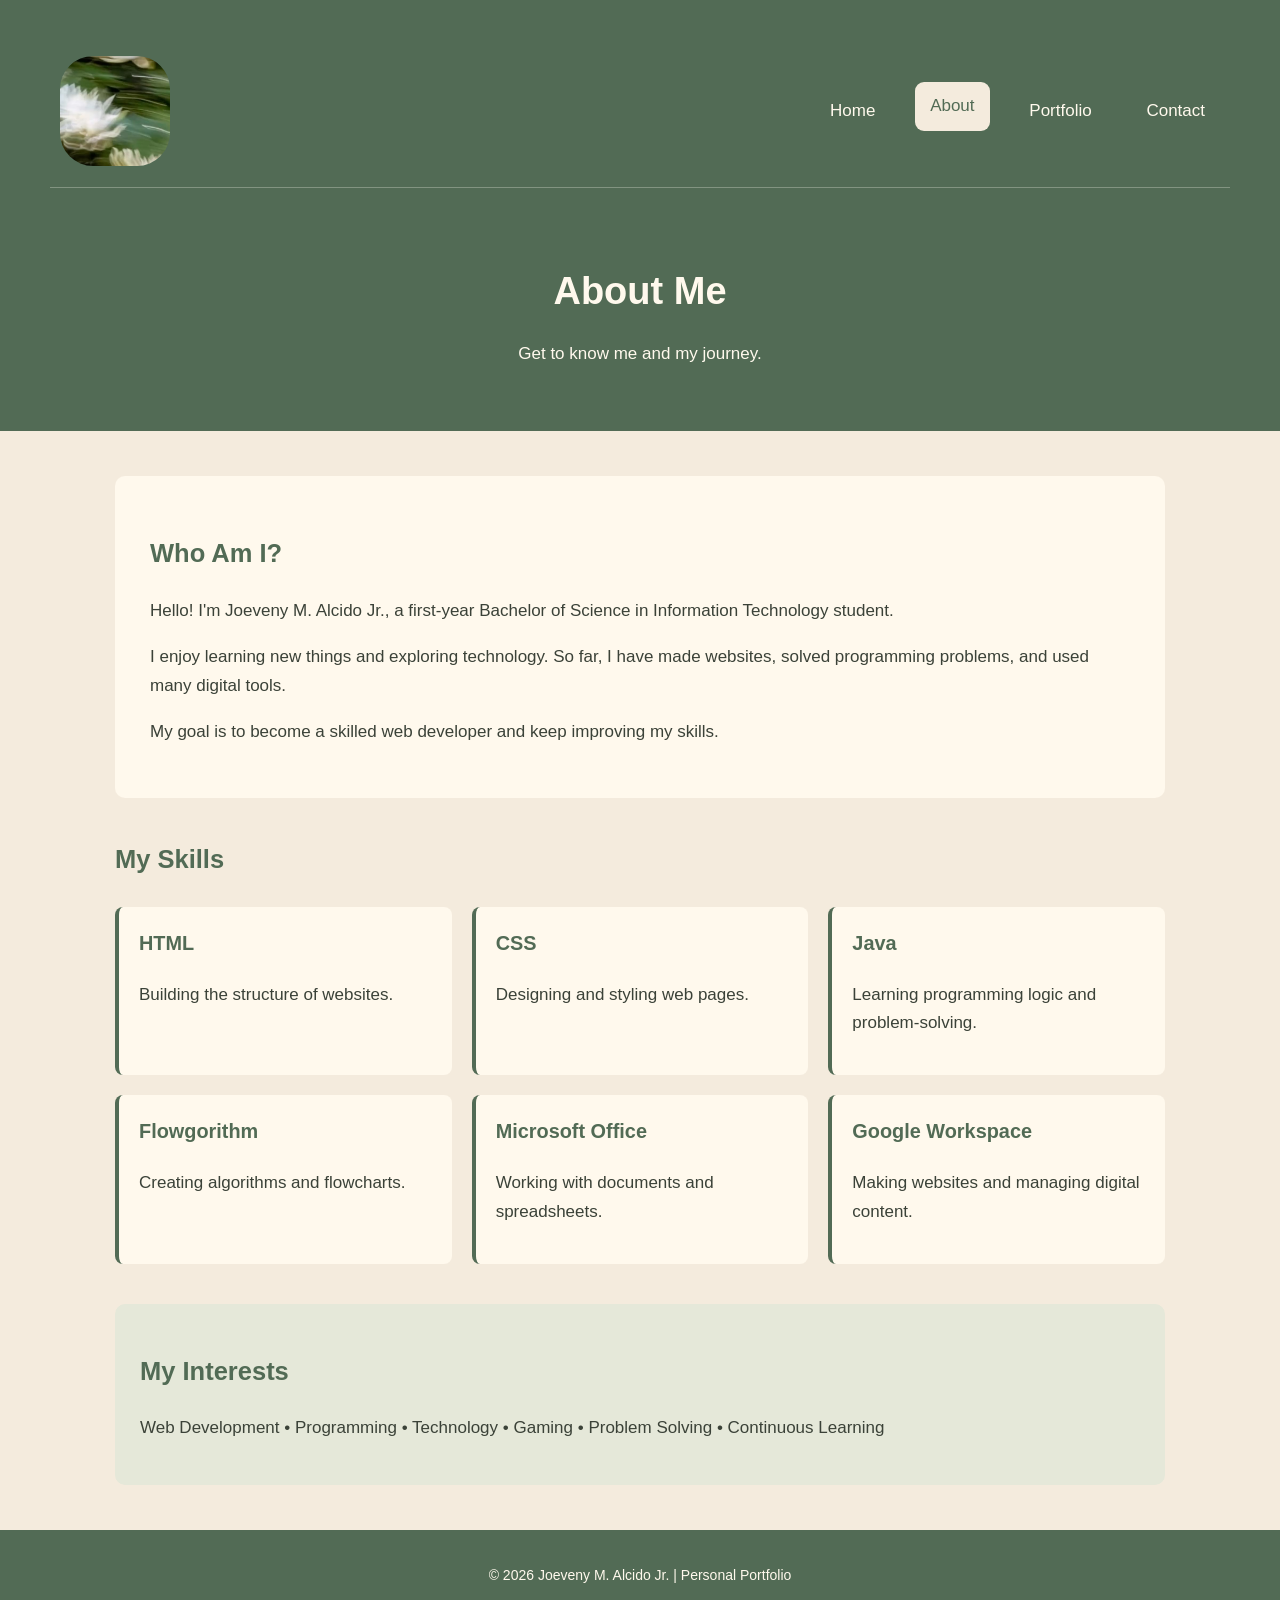
==== about.html @ 63902918 "Add files via upload" ====
<!DOCTYPE html>
<html lang="en">
<head>
    <meta charset="UTF-8">
    <meta name="viewport" content="width=device-width, initial-scale=1.0">
    <title>About | Joeveny</title>
    <link rel="stylesheet" href="style.css">
</head>

<body>

    <header>
        <div class="navbar">
            <h2 class="logo">
                <img src="images/logo.png">
            </h2>

            <nav>
                <a href="index.html">Home</a>
                <a href="about.html" class="active">About</a>
                <a href="gallery.html">Portfolio</a>
                <a href="contact.html">Contact</a>
            </nav>
        </div>

        <div class="page-title">
            <h1>About Me</h1>
            <p>Get to know me and my journey.</p>
        </div>
    </header>

    <main class="container">

        <section class="about-section">
            <h2>Who Am I?</h2>

            <p>
                Hello! I'm Joeveny M. Alcido Jr., a first-year Bachelor of
                Science in Information Technology student.
            </p>

            <p>
                I enjoy learning new things and exploring technology.
                So far, I have made websites, solved programming problems,
                and used many digital tools.
            </p>

            <p>
                My goal is to become a skilled web developer and keep
                improving my skills.
            </p>
        </section>

        <h2>My Skills</h2>

        <div class="skill-grid">

            <div class="skill-card">
                <h3>HTML</h3>
                <p>Building the structure of websites.</p>
            </div>

            <div class="skill-card">
                <h3>CSS</h3>
                <p>Designing and styling web pages.</p>
            </div>

            <div class="skill-card">
                <h3>Java</h3>
                <p>Learning programming logic and problem-solving.</p>
            </div>

            <div class="skill-card">
                <h3>Flowgorithm</h3>
                <p>Creating algorithms and flowcharts.</p>
            </div>

            <div class="skill-card">
                <h3>Microsoft Office</h3>
                <p>Working with documents and spreadsheets.</p>
            </div>

            <div class="skill-card">
                <h3>Google Workspace</h3>
                <p>Making websites and managing digital content.</p>
            </div>

        </div>

        <section class="interests">
            <h2>My Interests</h2>
            <p>
                Web Development • Programming • Technology • Gaming •
                Problem Solving • Continuous Learning
            </p>
        </section>

    </main>

    <footer>
        <p>&copy; 2026 Joeveny M. Alcido Jr. | Personal Portfolio</p>
    </footer>

</body>
</html>
---- style.css ----
/* GENERAL */

* {
    box-sizing: border-box;
}

body {
    font-family: Arial, sans-serif;
    font-size: 17px;
    line-height: 1.7;
    margin: 0;
    background-color: #F4EBDD;
    color: #3B4238;
}

/* HEADER */

header {
    background-color: #526B55;
    padding: 25px 50px;
    color: #FFF9ED;
}

/* NAVIGATION BAR */

.navbar {
    display: flex;
    justify-content: space-between;
    align-items: center;
    border-bottom: 1px solid #829481;
    margin-top: 10px;
}

.logo img {
    width: 110px;
    height: 110px;
    border-radius: 30%;
    object-fit: cover;
    display: block;
    margin-left: 10px;
}


nav a {
    display: inline-block;
    color: #FFF9ED;
    text-decoration: none;
    padding: 10px 15px;
    margin: 10px;
    border-radius: 9px;
}

nav a:hover,
nav a.active {
    background-color: #F4EBDD;
    color: #526B55;
}

/* HOME PAGE */

.hero {
    padding: 70px 0;
    max-width: 700px;
}

.hero h1 {
    font-size: 46px;
    margin: 10px 0;
}

.hero h2 {
    font-size: 21px;
    color: #E5E8D9;
}

.welcome {
    text-align: center;
    padding: 55px 20px;
    max-width: 800px;
    margin: auto;
}

/* BUTTONS */

.button {
    display: inline-block;
    background-color: #F4EBDD;
    color: #526B55;
    text-decoration: none;
    padding: 12px 22px;
    border-radius: 5px;
    margin: 5px 5px 5px 0;
    font-weight: bold;
}

.button:hover {
    background-color: #E5E8D9;
}

.button.secondary {
    background-color: transparent;
    color: #FFF9ED;
    border: 1px solid #FFF9ED;
}

/* PAGE TITLE (About, Portfolio, Contact) */

.page-title {
    text-align: center;
    padding: 45px 20px 20px;
}

.page-title h1 {
    font-size: 38px;
    margin-bottom: 10px;
}

/* MAIN CONTENT */

.container {
    max-width: 1100px;
    margin: auto;
    padding: 45px 25px;
}

.container h2 {
    color: #526B55;
}

/* BOXES */

.about-section,
.contact-section {
    background-color: #FFF9ED;
    padding: 35px;
    border-radius: 10px;
    margin-bottom: 40px;
}

.contact-section {
    text-align: center;
}

.interests,
.achievements {
    background-color: #E5E8D9;
    padding: 25px;
    border-radius: 10px;
}

/* CARDS (skills, projects, contact) */

.skill-grid,
.project-grid,
.contact-grid {
    display: grid;
    grid-template-columns: repeat(3, 1fr);
    gap: 20px;
    margin: 25px 0 40px;
}

.skill-card {
    background-color: #FFF9ED;
    padding: 20px;
    border-radius: 8px;
    border-left: 4px solid #526B55;
}

.project-card {
    background-color: #FFF9ED;
    border-radius: 10px;
    overflow: hidden;
}

.project-card img {
    width: 100%;
    height: 190px;
    object-fit: cover;
    display: block;
}

.project-info {
    padding: 20px;
}

.contact-card {
    background-color: #E5E8D9;
    padding: 20px;
    border-radius: 8px;
}

.skill-card h3,
.project-info h3,
.contact-card h3 {
    color: #526B55;
    margin-top: 0;
}

/* FOOTER */

footer {
    background-color: #526B55;
    color: #FFF9ED;
    text-align: center;
    padding: 20px;
    font-size: 14px;
}

/* MOBILE (screens 768px wide or smaller) */

@media screen and (max-width: 768px) {

    header {
        padding: 20px;
    }

    .navbar {
        flex-direction: column;
        gap: 10px;
       
    }

    .hero h1 {
        font-size: 32px;
    }

    .skill-grid,
    .project-grid,
    .contact-grid {
        grid-template-columns: 1fr;
    }

    .container {
        padding: 30px 18px;
    }  
}


.skill-card,
.project-card,
.button,
nav a {
    transition: 0.3s ease;
}



.skill-card:hover,
.project-card:hover,
.button:hover,
nav a:hover,
nav a.active {
    transform: translateY(-5px);
}

/* Add this to the bottom of style.css */
.project-link {
    display: block;
    text-decoration: none;
    color: inherit;
}

/* Optional: lift the card slightly on hover so it feels clickable */
.project-link .project-card {
    height: 100%;
    transition: transform 0.2s ease;
}

.project-link:hover .project-card {
    transform: translateY(-5px);
}
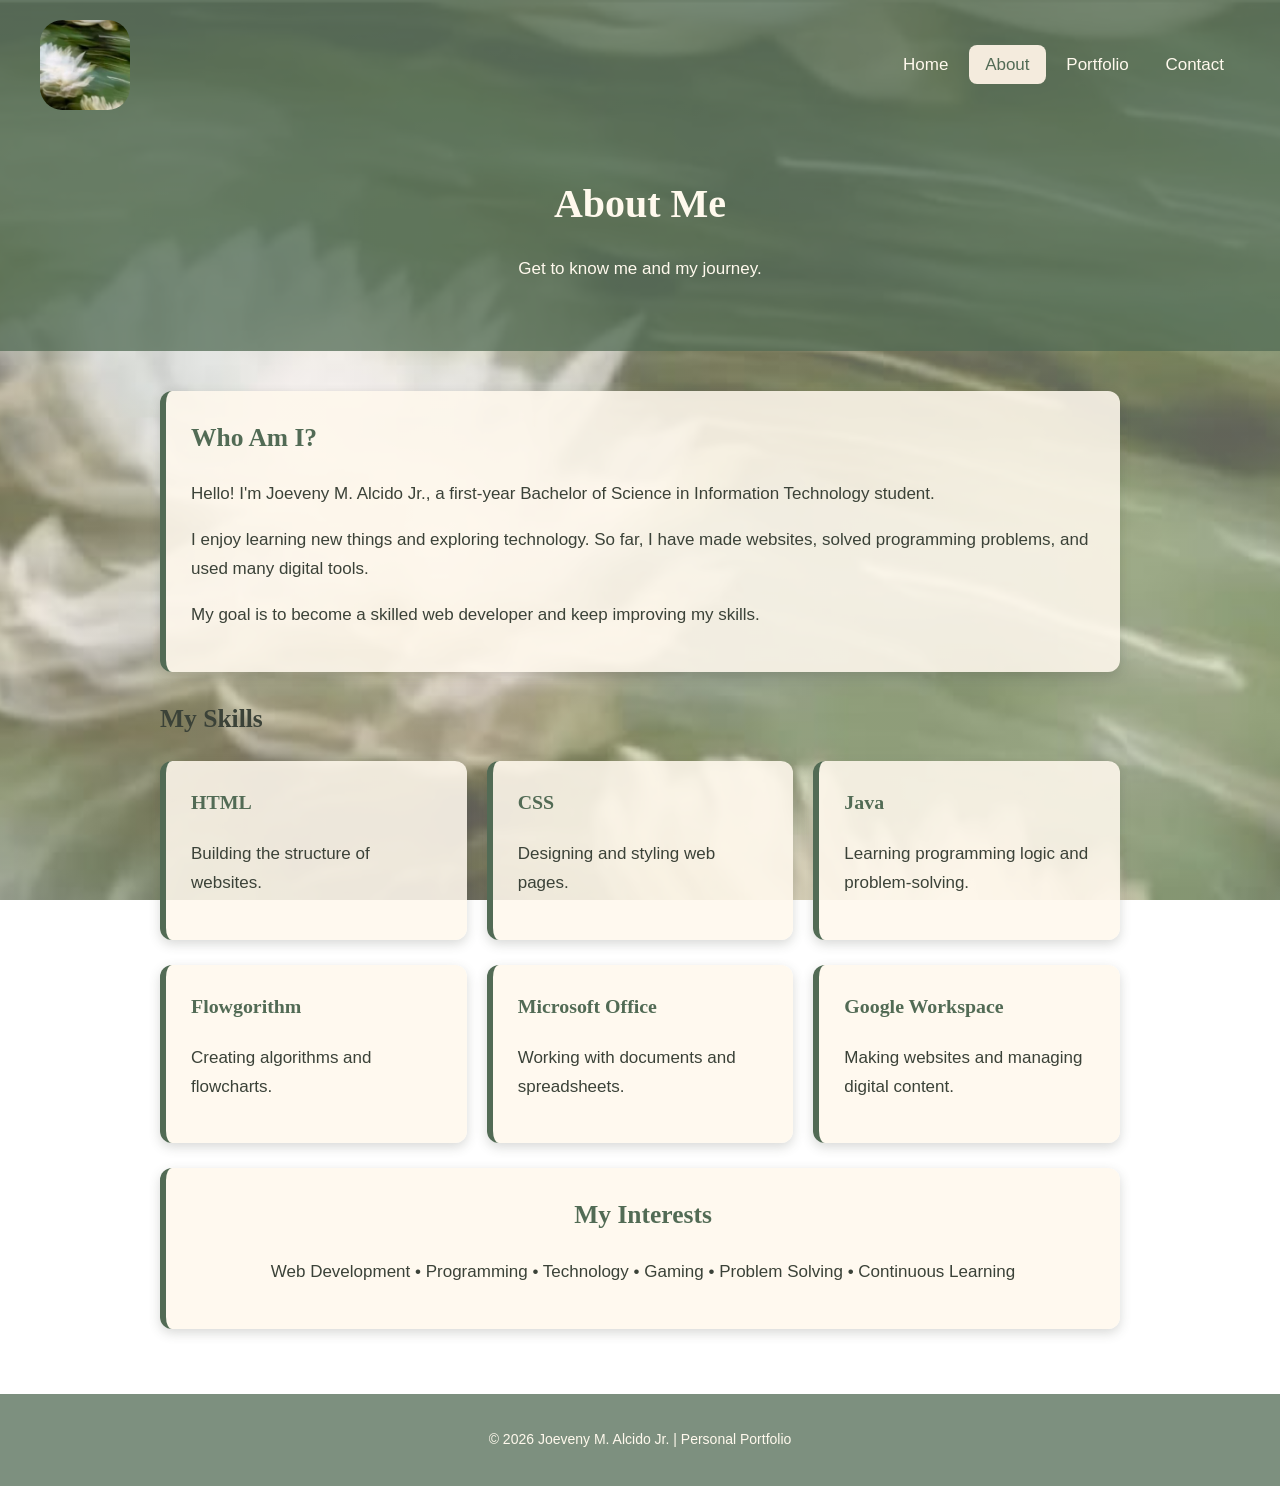
==== commit 6e9da61a: "Add files via upload" ====
--- a/about.html
+++ b/about.html
@@ -11,9 +11,9 @@
 
     <header>
         <div class="navbar">
-            <h2 class="logo">
-                <img src="images/logo.png">
-            </h2>
+            <a href="index.html" class="logo">
+                <img src="images/logo.png" alt="Joeveny logo">
+            </a>
 
             <nav>
                 <a href="index.html">Home</a>
@@ -23,7 +23,7 @@
             </nav>
         </div>
 
-        <div class="page-title">
+        <div class="hero">
             <h1>About Me</h1>
             <p>Get to know me and my journey.</p>
         </div>
@@ -31,7 +31,7 @@
 
     <main class="container">
 
-        <section class="about-section">
+        <div class="card">
             <h2>Who Am I?</h2>
 
             <p>
@@ -49,51 +49,51 @@
                 My goal is to become a skilled web developer and keep
                 improving my skills.
             </p>
-        </section>
+        </div>
 
         <h2>My Skills</h2>
 
-        <div class="skill-grid">
-
-            <div class="skill-card">
+        <div class="cards">
+            <div class="card">
                 <h3>HTML</h3>
                 <p>Building the structure of websites.</p>
             </div>
 
-            <div class="skill-card">
+            <div class="card">
                 <h3>CSS</h3>
                 <p>Designing and styling web pages.</p>
             </div>
 
-            <div class="skill-card">
+            <div class="card">
                 <h3>Java</h3>
                 <p>Learning programming logic and problem-solving.</p>
             </div>
+        </div>
 
-            <div class="skill-card">
+        <div class="cards">
+            <div class="card">
                 <h3>Flowgorithm</h3>
                 <p>Creating algorithms and flowcharts.</p>
             </div>
 
-            <div class="skill-card">
+            <div class="card">
                 <h3>Microsoft Office</h3>
                 <p>Working with documents and spreadsheets.</p>
             </div>
 
-            <div class="skill-card">
+            <div class="card">
                 <h3>Google Workspace</h3>
                 <p>Making websites and managing digital content.</p>
             </div>
-
         </div>
 
-        <section class="interests">
+        <div class="card center">
             <h2>My Interests</h2>
             <p>
                 Web Development • Programming • Technology • Gaming •
                 Problem Solving • Continuous Learning
             </p>
-        </section>
+        </div>
 
     </main>
 
--- a/style.css
+++ b/style.css
@@ -1,54 +1,58 @@
-/* GENERAL */
-
 * {
     box-sizing: border-box;
 }
+
 
 body {
     font-family: Arial, sans-serif;
     font-size: 17px;
     line-height: 1.7;
     margin: 0;
-    background-color: #F4EBDD;
     color: #3B4238;
-}
-
-/* HEADER */
+
+    
+    background-image:
+        linear-gradient(rgba(244, 235, 221, 0.4), rgba(244, 235, 221, 0.4)),
+        url("images/logo.png");
+    background-size: cover;
+    background-position: center;
+    background-attachment: fixed;
+}
+
+h1, h2, h3 {
+    font-family: Georgia, serif;
+}
+
 
 header {
-    background-color: #526B55;
-    padding: 25px 50px;
-    color: #FFF9ED;
-}
-
-/* NAVIGATION BAR */
+    background-color: rgba(82, 107, 85, 0.75);  
+    color: #FFF9ED;
+    padding: 20px 40px;
+}
+
 
 .navbar {
     display: flex;
     justify-content: space-between;
     align-items: center;
-    border-bottom: 1px solid #829481;
-    margin-top: 10px;
+    flex-wrap: wrap;
 }
 
 .logo img {
-    width: 110px;
-    height: 110px;
-    border-radius: 30%;
+    width: 90px;
+    height: 90px;
+    border-radius: 25%;
     object-fit: cover;
     display: block;
-    margin-left: 10px;
-}
-
+}
 
 nav a {
-    display: inline-block;
     color: #FFF9ED;
     text-decoration: none;
-    padding: 10px 15px;
-    margin: 10px;
-    border-radius: 9px;
-}
+    padding: 10px 16px;
+    border-radius: 8px;
+}
+
 
 nav a:hover,
 nav a.active {
@@ -56,216 +60,160 @@
     color: #526B55;
 }
 
-/* HOME PAGE */
 
 .hero {
-    padding: 70px 0;
-    max-width: 700px;
+    text-align: center;
+    padding: 50px 0 30px;
 }
 
 .hero h1 {
-    font-size: 46px;
+    font-size: 40px;
     margin: 10px 0;
 }
 
-.hero h2 {
-    font-size: 21px;
-    color: #E5E8D9;
-}
-
-.welcome {
-    text-align: center;
-    padding: 55px 20px;
-    max-width: 800px;
+
+
+.container {
+    max-width: 1000px;
     margin: auto;
-}
-
-/* BUTTONS */
-
-.button {
-    display: inline-block;
-    background-color: #F4EBDD;
+    padding: 40px 20px;
+}
+
+
+.container h2 {
+    color: #3B4238;
+}
+
+
+
+
+.card {
+    background-color: rgba(255, 249, 237, 0.88); 
+    padding: 25px;
+    border-radius: 12px;
+    margin-bottom: 25px;
+
+   
+    border-left: 6px solid #526B55;
+
+    
+    box-shadow: 0 4px 12px rgba(59, 66, 56, 0.2);
+}
+
+.card h2,
+.card h3 {
     color: #526B55;
-    text-decoration: none;
-    padding: 12px 22px;
-    border-radius: 5px;
-    margin: 5px 5px 5px 0;
-    font-weight: bold;
-}
-
-.button:hover {
-    background-color: #E5E8D9;
-}
-
-.button.secondary {
-    background-color: transparent;
-    color: #FFF9ED;
-    border: 1px solid #FFF9ED;
-}
-
-/* PAGE TITLE (About, Portfolio, Contact) */
-
-.page-title {
-    text-align: center;
-    padding: 45px 20px 20px;
-}
-
-.page-title h1 {
-    font-size: 38px;
-    margin-bottom: 10px;
-}
-
-/* MAIN CONTENT */
-
-.container {
-    max-width: 1100px;
-    margin: auto;
-    padding: 45px 25px;
-}
-
-.container h2 {
-    color: #526B55;
-}
-
-/* BOXES */
-
-.about-section,
-.contact-section {
-    background-color: #FFF9ED;
-    padding: 35px;
-    border-radius: 10px;
-    margin-bottom: 40px;
-}
-
-.contact-section {
-    text-align: center;
-}
-
-.interests,
-.achievements {
-    background-color: #E5E8D9;
-    padding: 25px;
-    border-radius: 10px;
-}
-
-/* CARDS (skills, projects, contact) */
-
-.skill-grid,
-.project-grid,
-.contact-grid {
-    display: grid;
-    grid-template-columns: repeat(3, 1fr);
+    margin-top: 0;
+}
+
+
+.cards {
+    display: flex;
+    flex-wrap: wrap;
     gap: 20px;
-    margin: 25px 0 40px;
-}
-
-.skill-card {
-    background-color: #FFF9ED;
-    padding: 20px;
-    border-radius: 8px;
-    border-left: 4px solid #526B55;
-}
-
-.project-card {
-    background-color: #FFF9ED;
-    border-radius: 10px;
-    overflow: hidden;
-}
-
-.project-card img {
+    margin-bottom: 25px;
+}
+
+.cards .card {
+    flex: 1 1 280px;   
+    margin-bottom: 0;
+}
+
+
+.card img {
     width: 100%;
     height: 190px;
     object-fit: cover;
-    display: block;
-}
-
-.project-info {
-    padding: 20px;
-}
-
-.contact-card {
-    background-color: #E5E8D9;
-    padding: 20px;
     border-radius: 8px;
-}
-
-.skill-card h3,
-.project-info h3,
-.contact-card h3 {
-    color: #526B55;
-    margin-top: 0;
-}
-
-/* FOOTER */
-
-footer {
-    background-color: #526B55;
-    color: #FFF9ED;
-    text-align: center;
-    padding: 20px;
-    font-size: 14px;
-}
-
-/* MOBILE (screens 768px wide or smaller) */
-
-@media screen and (max-width: 768px) {
-
-    header {
-        padding: 20px;
-    }
-
-    .navbar {
-        flex-direction: column;
-        gap: 10px;
-       
-    }
-
-    .hero h1 {
-        font-size: 32px;
-    }
-
-    .skill-grid,
-    .project-grid,
-    .contact-grid {
-        grid-template-columns: 1fr;
-    }
-
-    .container {
-        padding: 30px 18px;
-    }  
-}
-
-
-.skill-card,
-.project-card,
+    margin-bottom: 15px;
+}
+
+
+.card,
 .button,
 nav a {
-    transition: 0.3s ease;
-}
-
-
-
-.skill-card:hover,
-.project-card:hover,
+    transition: transform 0.3s ease, background-color 0.3s ease;
+}
+
+.card:hover,
 .button:hover,
 nav a:hover,
 nav a.active {
     transform: translateY(-5px);
 }
 
-/* Add this to the bottom of style.css */
-.project-link {
+
+.card-link {
     display: block;
+    flex: 1 1 280px;
     text-decoration: none;
     color: inherit;
 }
 
-/* Optional: lift the card slightly on hover so it feels clickable */
-.project-link .project-card {
+.card-link .card {
     height: 100%;
-    transition: transform 0.2s ease;
-}
-
-.project-link:hover .project-card {
-    transform: translateY(-5px);
+    margin-bottom: 0;
+}
+
+
+.center {
+    text-align: center;
+}
+
+
+
+
+.button {
+    display: inline-block;
+    background-color: #526B55;
+    color: #FFF9ED;
+    text-decoration: none;
+    font-weight: bold;
+    padding: 12px 24px;
+    border-radius: 6px;
+    margin: 5px;
+}
+
+.button:hover {
+    background-color: #3F5442;
+}
+
+
+.button.outline {
+    background-color: transparent;
+    border: 2px solid #FFF9ED;
+}
+
+.button.outline:hover {
+    background-color: rgba(255, 249, 237, 0.25);
+}
+
+
+
+
+footer {
+    background-color: rgba(82, 107, 85, 0.75);
+    color: #FFF9ED;
+    text-align: center;
+    padding: 20px;
+    font-size: 14px;
+}
+
+
+
+
+@media screen and (max-width: 600px) {
+
+    header {
+        padding: 15px;
+    }
+
+    
+    .navbar {
+        flex-direction: column;
+    }
+
+    .hero h1 {
+        font-size: 30px;
+    }
 }
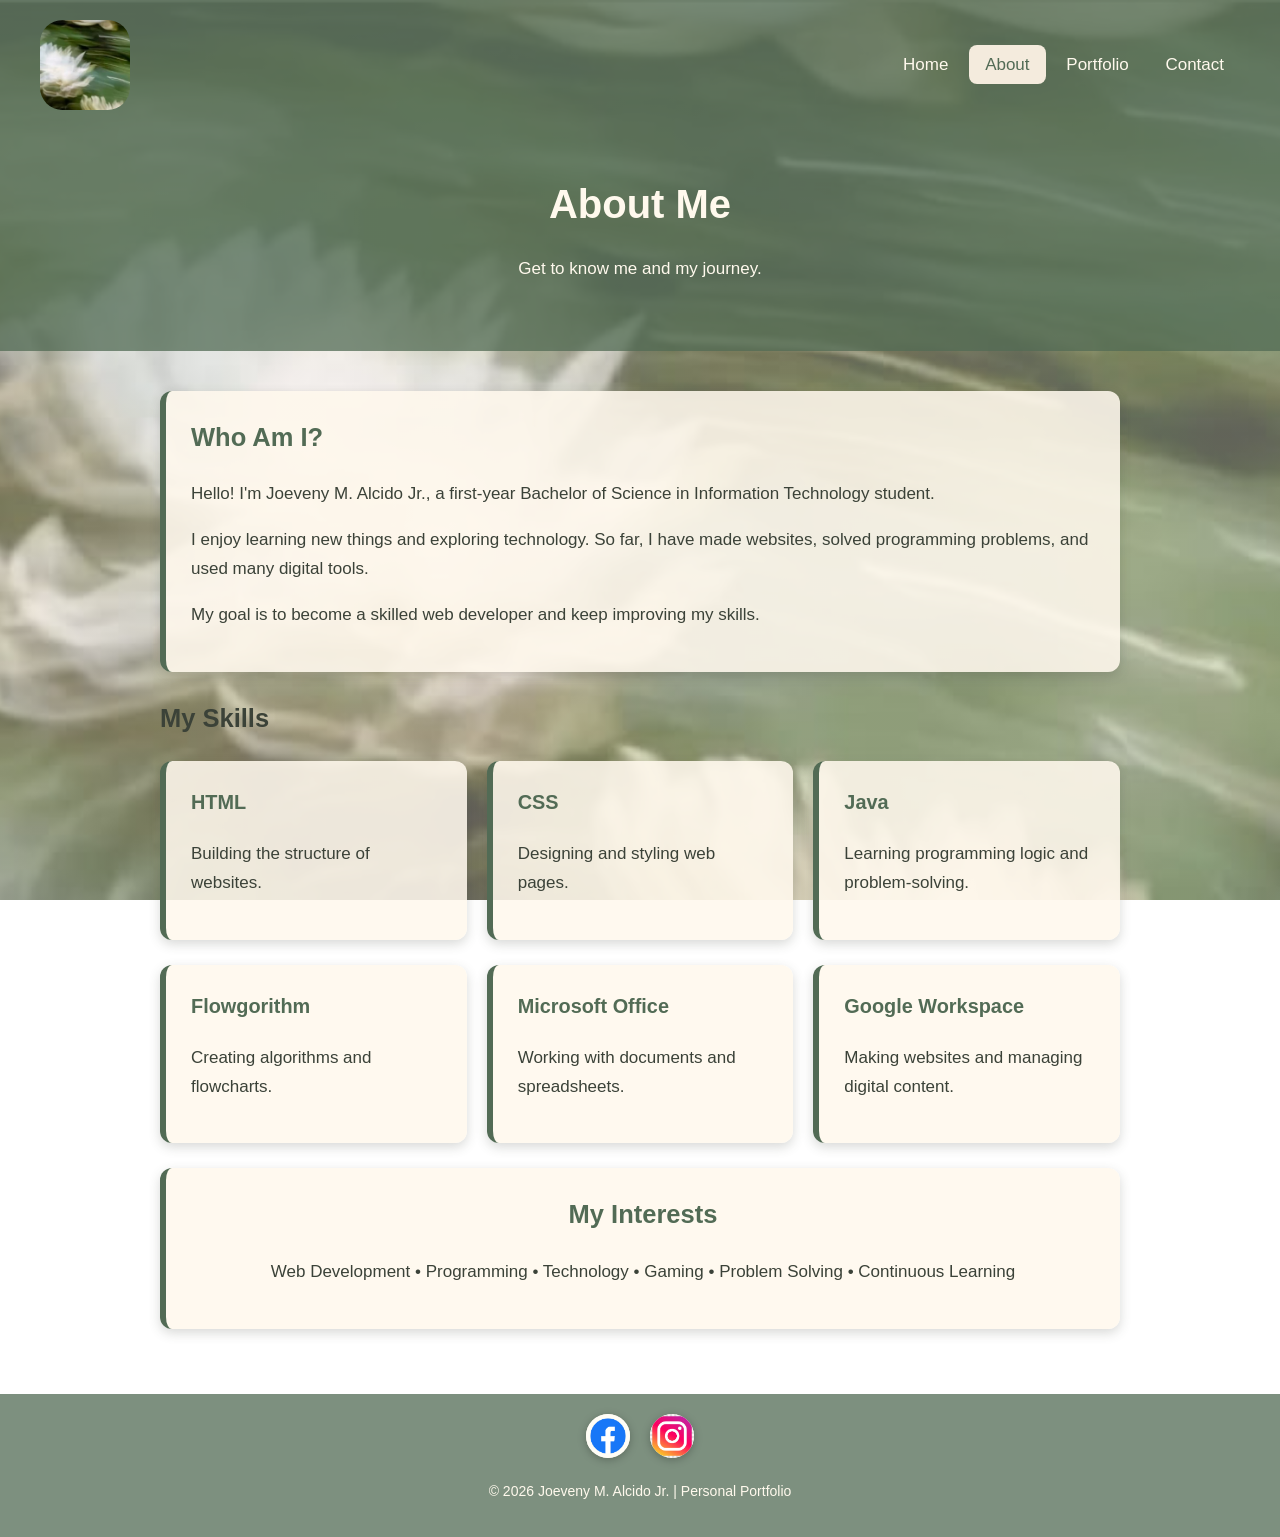
==== commit 1b3f8722: "Add files via upload" ====
--- a/about.html
+++ b/about.html
@@ -98,6 +98,15 @@
     </main>
 
     <footer>
+        <div class="social">
+            <a href="https://www.facebook.com/YOUR-FACEBOOK-NAME" target="_blank" title="Facebook">
+                <img src="images/fb.png" alt="Facebook">
+            </a>
+            <a href="https://www.instagram.com/YOUR-INSTAGRAM-NAME" target="_blank" title="Instagram">
+                <img src="images/insta.png" alt="Instagram">
+            </a>
+        </div>
+
         <p>&copy; 2026 Joeveny M. Alcido Jr. | Personal Portfolio</p>
     </footer>
 
--- a/style.css
+++ b/style.css
@@ -1,7 +1,6 @@
 * {
     box-sizing: border-box;
 }
-
 
 body {
     font-family: Arial, sans-serif;
@@ -10,7 +9,6 @@
     margin: 0;
     color: #3B4238;
 
-    
     background-image:
         linear-gradient(rgba(244, 235, 221, 0.4), rgba(244, 235, 221, 0.4)),
         url("images/logo.png");
@@ -19,17 +17,11 @@
     background-attachment: fixed;
 }
 
-h1, h2, h3 {
-    font-family: Georgia, serif;
-}
-
-
 header {
-    background-color: rgba(82, 107, 85, 0.75);  
+    background-color: rgba(82, 107, 85, 0.75);
     color: #FFF9ED;
     padding: 20px 40px;
 }
-
 
 .navbar {
     display: flex;
@@ -53,14 +45,12 @@
     border-radius: 8px;
 }
 
-
 nav a:hover,
 nav a.active {
     background-color: #F4EBDD;
     color: #526B55;
 }
 
-
 .hero {
     text-align: center;
     padding: 50px 0 30px;
@@ -70,8 +60,6 @@
     font-size: 40px;
     margin: 10px 0;
 }
-
-
 
 .container {
     max-width: 1000px;
@@ -79,24 +67,18 @@
     padding: 40px 20px;
 }
 
-
 .container h2 {
     color: #3B4238;
 }
 
-
-
-
 .card {
-    background-color: rgba(255, 249, 237, 0.88); 
+    background-color: rgba(255, 249, 237, 0.88);
     padding: 25px;
     border-radius: 12px;
     margin-bottom: 25px;
 
-   
     border-left: 6px solid #526B55;
 
-    
     box-shadow: 0 4px 12px rgba(59, 66, 56, 0.2);
 }
 
@@ -105,7 +87,6 @@
     color: #526B55;
     margin-top: 0;
 }
-
 
 .cards {
     display: flex;
@@ -115,10 +96,9 @@
 }
 
 .cards .card {
-    flex: 1 1 280px;   
+    flex: 1 1 280px;
     margin-bottom: 0;
 }
-
 
 .card img {
     width: 100%;
@@ -128,7 +108,6 @@
     margin-bottom: 15px;
 }
 
-
 .card,
 .button,
 nav a {
@@ -142,7 +121,6 @@
     transform: translateY(-5px);
 }
 
-
 .card-link {
     display: block;
     flex: 1 1 280px;
@@ -155,13 +133,9 @@
     margin-bottom: 0;
 }
 
-
 .center {
     text-align: center;
 }
-
-
-
 
 .button {
     display: inline-block;
@@ -178,7 +152,6 @@
     background-color: #3F5442;
 }
 
-
 .button.outline {
     background-color: transparent;
     border: 2px solid #FFF9ED;
@@ -188,9 +161,6 @@
     background-color: rgba(255, 249, 237, 0.25);
 }
 
-
-
-
 footer {
     background-color: rgba(82, 107, 85, 0.75);
     color: #FFF9ED;
@@ -199,7 +169,33 @@
     font-size: 14px;
 }
 
-
+.social {
+    margin-bottom: 10px;
+}
+
+.social a {
+    display: inline-block;
+    width: 44px;
+    height: 44px;
+    margin: 0 8px;
+    border-radius: 50%;
+    overflow: hidden;
+    background-color: #FFF9ED;
+    box-shadow: 0 2px 8px rgba(0, 0, 0, 0.25);
+    transition: transform 0.3s ease;
+}
+
+.social a:hover {
+    transform: translateY(-4px);
+}
+
+.social img {
+    width: 100%;
+    height: 100%;
+    object-fit: cover;
+    display: block;
+    transform: scale(1.2);
+}
 
 
 @media screen and (max-width: 600px) {
@@ -208,7 +204,6 @@
         padding: 15px;
     }
 
-    
     .navbar {
         flex-direction: column;
     }
